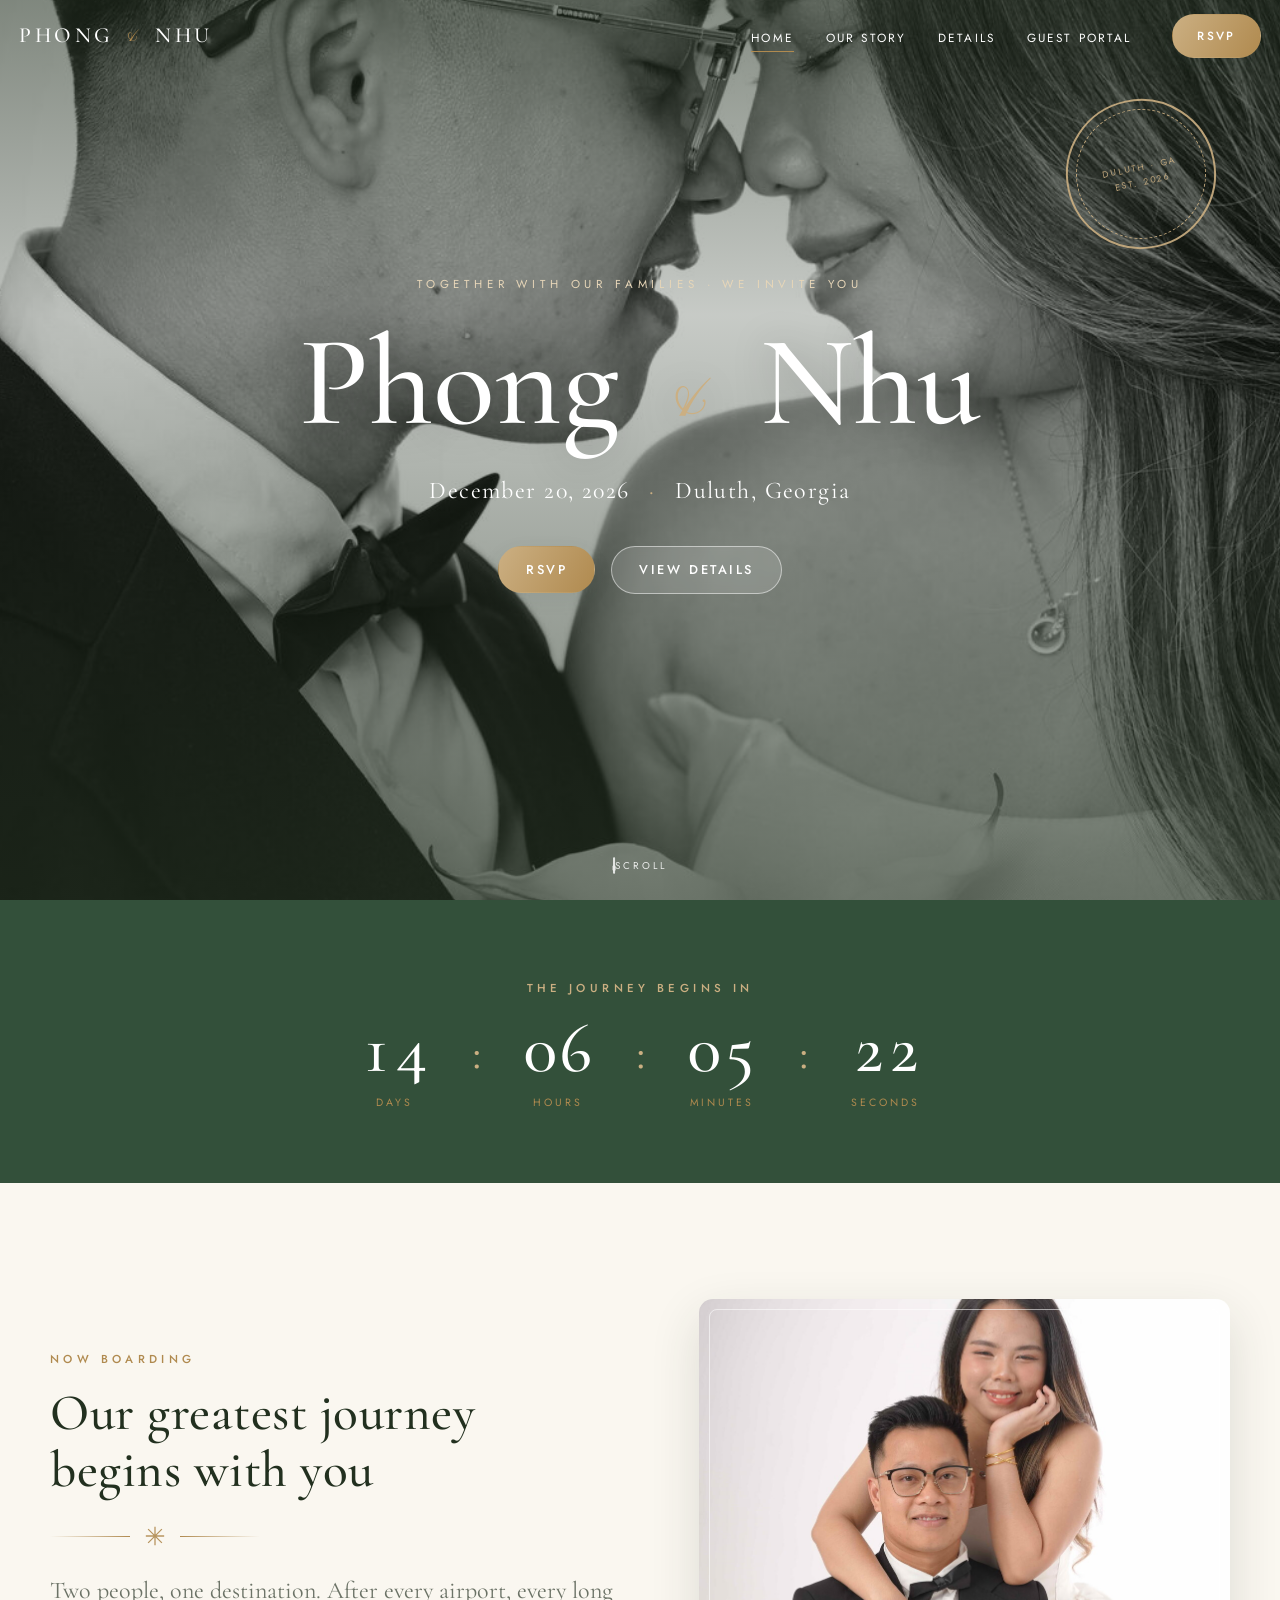
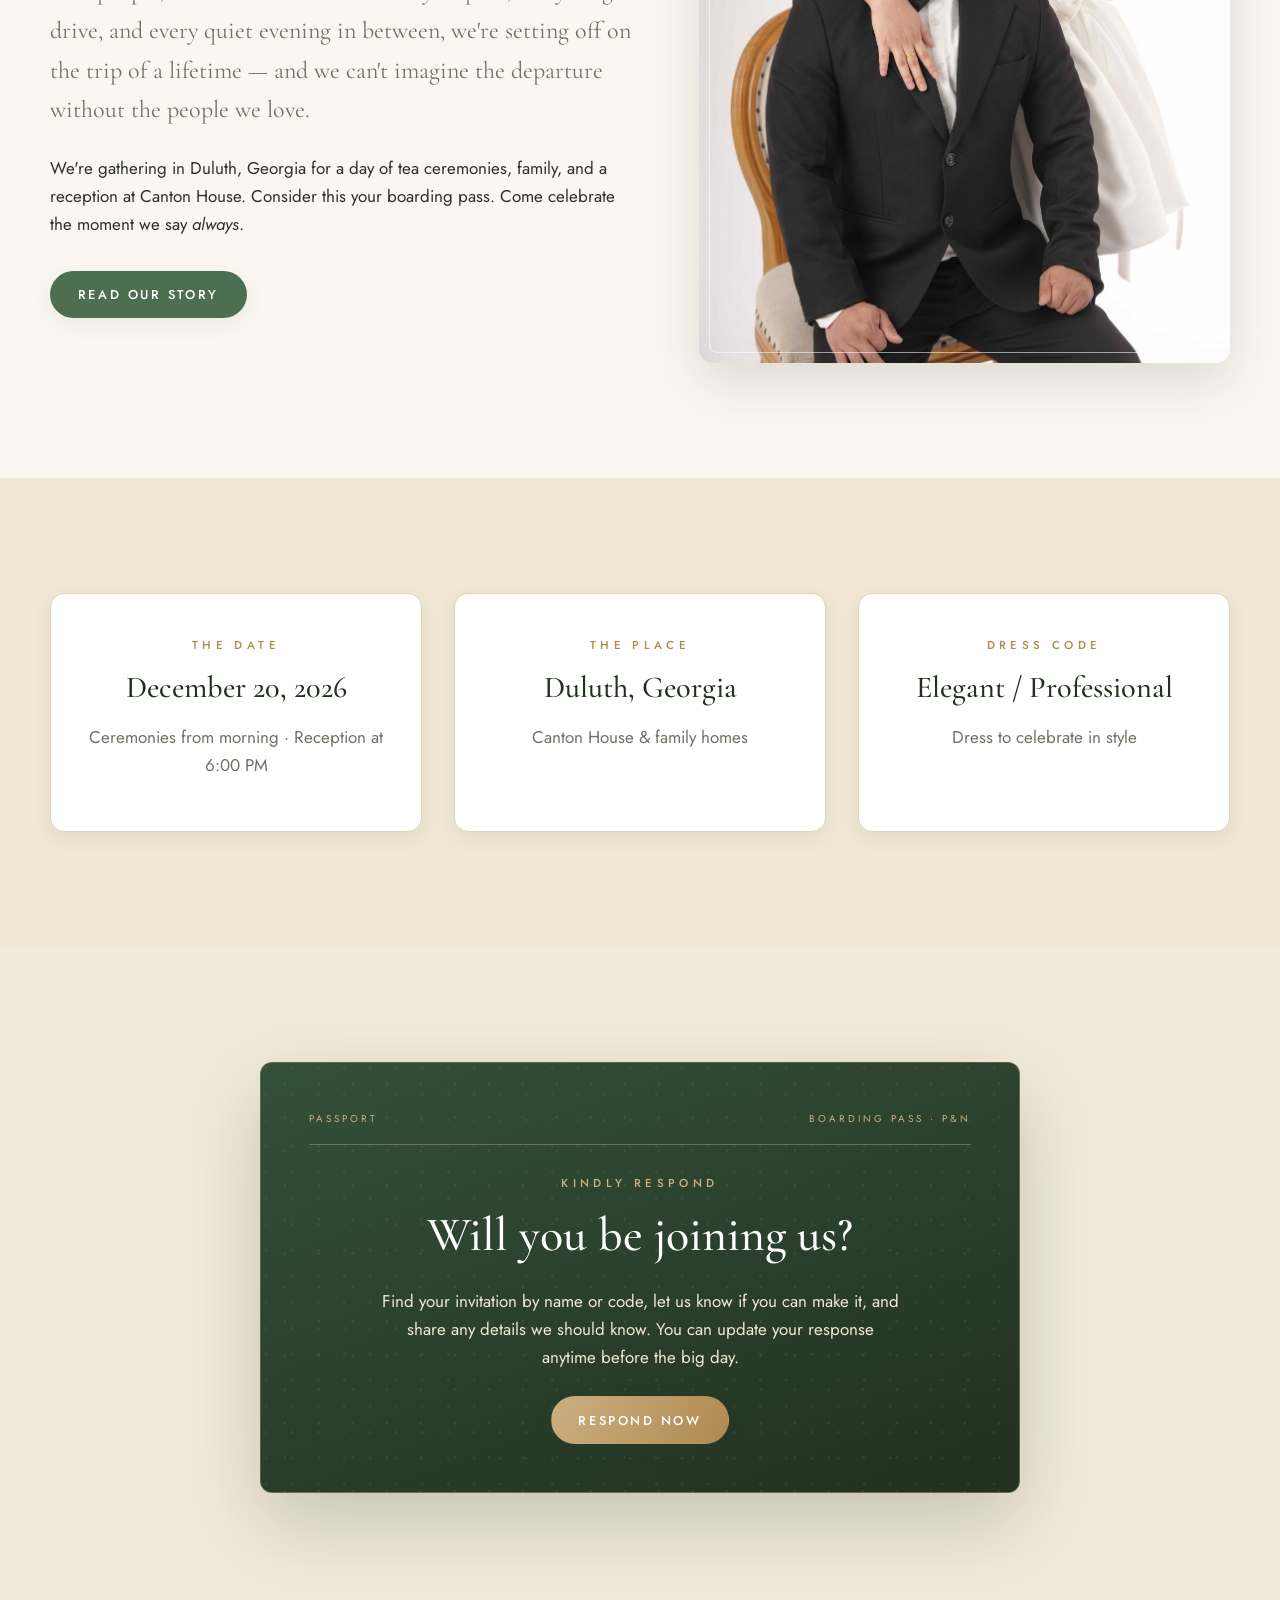
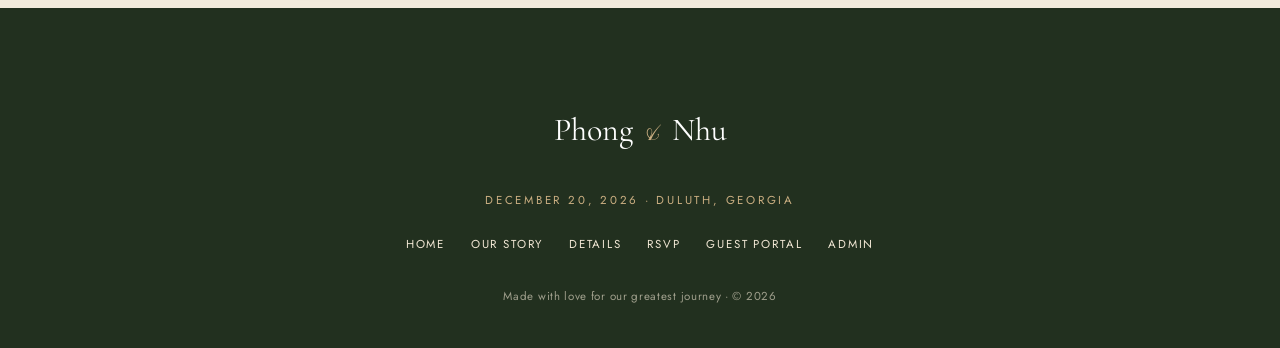
==== index.html @ 58057df8 "Add files via upload" ====
<!DOCTYPE html>
<html lang="en">
<head>
<meta charset="UTF-8">
<meta name="viewport" content="width=device-width, initial-scale=1.0">
<title>Phong &amp; Nhu — December 20, 2026</title>
<meta name="description" content="Phong & Nhu invite you to their wedding celebration in Duluth, Georgia on December 20, 2026. Our greatest journey begins.">
<link rel="icon" type="image/svg+xml" href="./assets/img/favicon.svg">
<meta property="og:title" content="Phong & Nhu — Wedding · December 20, 2026">
<meta property="og:description" content="Our greatest journey begins. Join us in Duluth, Georgia.">
<meta property="og:type" content="website">
<meta property="og:image" content="./assets/img/og-image.jpg">
<link rel="preconnect" href="https://fonts.googleapis.com">
<link rel="preconnect" href="https://fonts.gstatic.com" crossorigin>
<link href="https://fonts.googleapis.com/css2?family=Cormorant+Garamond:ital,wght@0,400;0,500;0,600;1,400;1,500&family=Playfair+Display:wght@400;500;600&family=Pinyon+Script&family=Jost:wght@300;400;500;600&display=swap" rel="stylesheet">
<link rel="stylesheet" href="./assets/css/styles.css">
</head>
<body>

<!-- ===== NAV ===== -->
<header class="nav">
  <div class="wrap">
    <a class="brand" href="./index.html"><b>Phong</b> <span class="amp">&amp;</span> <b>Nhu</b></a>
    <nav>
      <ul class="nav-links">
        <li><a href="./index.html" class="active">Home</a></li>
        <li><a href="./story.html">Our Story</a></li>
        <li><a href="./details.html">Details</a></li>
        <li><a href="./portal.html">Guest Portal</a></li>
        <li><a class="btn btn-gold nav-cta" href="./rsvp.html">RSVP</a></li>
      </ul>
    </nav>
    <button class="nav-toggle" aria-label="Menu"><span></span><span></span><span></span></button>
  </div>
</header>

<!-- ===== HERO ===== -->
<section class="hero" id="top">
  <div class="hero-media" id="heroMedia">
    <img class="on" src="./assets/img/couple-forehead.jpg" alt="Phong and Nhu">
    <img src="./assets/img/couple-joy.jpg" alt="Phong and Nhu laughing">
    <img src="./assets/img/couple-candid.jpg" alt="Phong and Nhu candid">
  </div>
  <div class="stamp-badge tr">Duluth · GA<br>Est. 2026</div>
  <div class="hero-inner wrap">
    <p class="kicker">Together with our families · We invite you</p>
    <h1 class="names">Phong <span class="amp">&amp;</span> Nhu</h1>
    <p class="meta">December 20, 2026 <span>·</span> Duluth, Georgia</p>
    <div class="hero-cta">
      <a class="btn btn-gold" href="./rsvp.html">RSVP</a>
      <a class="btn btn-ghost" href="./details.html">View Details</a>
    </div>
  </div>
  <a class="scrolldown" href="#welcome"><span class="mouse"></span>Scroll</a>
</section>

<!-- ===== COUNTDOWN ===== -->
<section class="bg-green" style="padding-block: clamp(3rem,6vw,4.5rem)">
  <div class="wrap center">
    <p class="eyebrow" style="color:var(--gold-soft)">The Journey Begins In</p>
    <div class="countdown" id="countdown" data-reveal>
      <div class="cd-unit"><div class="cd-num" id="cd-days">00</div><div class="cd-label">Days</div></div>
      <div class="cd-sep">:</div>
      <div class="cd-unit"><div class="cd-num" id="cd-hours">00</div><div class="cd-label">Hours</div></div>
      <div class="cd-sep">:</div>
      <div class="cd-unit"><div class="cd-num" id="cd-mins">00</div><div class="cd-label">Minutes</div></div>
      <div class="cd-sep">:</div>
      <div class="cd-unit"><div class="cd-num" id="cd-secs">00</div><div class="cd-label">Seconds</div></div>
    </div>
  </div>
</section>

<!-- ===== WELCOME ===== -->
<section class="bg-ivory" id="welcome">
  <div class="wrap">
    <div class="split">
      <div data-reveal>
        <p class="eyebrow">Now Boarding</p>
        <h2 class="section-title">Our greatest journey<br>begins with you</h2>
        <div class="divider" style="justify-content:flex-start">
          <svg viewBox="0 0 24 24" fill="none" stroke="currentColor" stroke-width="1.4"><path d="M2 12h20M12 2v20M4.5 4.5l15 15M19.5 4.5l-15 15"/></svg>
        </div>
        <p class="lede">Two people, one destination. After every airport, every long drive, and every quiet evening in between, we're setting off on the trip of a lifetime — and we can't imagine the departure without the people we love.</p>
        <p>We're gathering in Duluth, Georgia for a day of tea ceremonies, family, and a reception at Canton House. Consider this your boarding pass. Come celebrate the moment we say <em>always</em>.</p>
        <a class="btn btn-primary" href="./story.html" style="margin-top:1rem">Read Our Story</a>
      </div>
      <div class="split-media" data-reveal data-delay="1">
        <div class="framed"><img src="./assets/img/couple-seated.jpg" alt="Phong and Nhu"></div>
      </div>
    </div>
  </div>
</section>

<!-- ===== QUICK DETAILS STRIP ===== -->
<section class="bg-champ">
  <div class="wrap">
    <div class="grid grid-3">
      <div class="card center" data-reveal>
        <p class="eyebrow">The Date</p>
        <h3 style="font-family:var(--serif);font-size:1.9rem">December 20, 2026</h3>
        <p class="muted">Ceremonies from morning · Reception at 6:00 PM</p>
      </div>
      <div class="card center" data-reveal data-delay="1">
        <p class="eyebrow">The Place</p>
        <h3 style="font-family:var(--serif);font-size:1.9rem">Duluth, Georgia</h3>
        <p class="muted">Canton House &amp; family homes</p>
      </div>
      <div class="card center" data-reveal data-delay="2">
        <p class="eyebrow">Dress Code</p>
        <h3 style="font-family:var(--serif);font-size:1.9rem">Elegant / Professional</h3>
        <p class="muted">Dress to celebrate in style</p>
      </div>
    </div>
  </div>
</section>

<!-- ===== RSVP CTA ===== -->
<section class="bg-ivory-2">
  <div class="narrow center">
    <div class="passport" data-reveal>
      <div class="pp-head">
        <small>Passport</small><small>Boarding Pass · P&amp;N</small>
      </div>
      <p class="eyebrow" style="color:var(--gold-soft)">Kindly Respond</p>
      <h2 style="color:#fff;font-family:var(--serif);font-size:clamp(2rem,5vw,3rem)">Will you be joining us?</h2>
      <p style="max-width:52ch;margin:1rem auto 1.6rem;color:var(--champagne-soft)">Find your invitation by name or code, let us know if you can make it, and share any details we should know. You can update your response anytime before the big day.</p>
      <a class="btn btn-gold" href="./rsvp.html">Respond Now</a>
    </div>
  </div>
</section>

<!-- ===== FOOTER ===== -->
<footer class="footer">
  <div class="wrap">
    <p class="f-names">Phong <span class="amp">&amp;</span> Nhu</p>
    <p class="f-date">December 20, 2026 · Duluth, Georgia</p>
    <nav>
      <a href="./index.html">Home</a>
      <a href="./story.html">Our Story</a>
      <a href="./details.html">Details</a>
      <a href="./rsvp.html">RSVP</a>
      <a href="./portal.html">Guest Portal</a>
      <a href="./admin.html">Admin</a>
    </nav>
    <small>Made with love for our greatest journey · &copy; <span id="year"></span></small>
  </div>
</footer>

<script src="./assets/js/config.js"></script>
<script src="./assets/js/main.js"></script>
<script>
  // Hero crossfade slideshow
  (function () {
    var imgs = document.querySelectorAll("#heroMedia img");
    if (imgs.length < 2) return;
    var i = 0;
    setInterval(function () {
      imgs[i].classList.remove("on");
      i = (i + 1) % imgs.length;
      imgs[i].classList.add("on");
    }, 5500);
  })();
</script>
</body>
</html>
---- assets/css/styles.css ----
/* ============================================================
   Phong & Nhu — Luxury Passport Wedding
   Design system: Pastel Green / Ivory / Champagne / Sage / Gold
   Mobile-first, responsive, no build step required.
   ============================================================ */

/* ---------- Tokens ---------- */
:root {
  /* Palette */
  --ivory:        #FAF7F0;
  --ivory-deep:   #F2EBDC;
  --champagne:    #E7D6B8;
  --champagne-soft:#F1E7D4;
  --sage:         #A6BFA0;
  --sage-deep:    #708E6C;
  --green:        #4E6E52;   /* primary */
  --green-deep:   #33503A;
  --green-ink:    #22301F;
  --gold:         #B08A4F;
  --gold-soft:    #CBAF82;
  --gold-line:    #C9A96322;
  --ink:          #2B322A;
  --muted:        #6C7367;
  --line:         #DED3BE;
  --white:        #ffffff;

  /* Passport red-ink stamp accent (subtle) */
  --stamp:        #8C6A3F;

  /* Type */
  --serif:  "Cormorant Garamond", Georgia, "Times New Roman", serif;
  --serif-alt: "Playfair Display", Georgia, serif;
  --script: "Pinyon Script", "Segoe Script", cursive;
  --sans:   "Jost", "Montserrat", -apple-system, BlinkMacSystemFont, "Segoe UI", sans-serif;

  /* Metrics */
  --maxw: 1180px;
  --radius: 4px;
  --radius-lg: 14px;
  --shadow-sm: 0 6px 20px rgba(51,80,58,.08);
  --shadow-md: 0 18px 50px rgba(43,50,42,.14);
  --shadow-lg: 0 30px 80px rgba(43,50,42,.22);
  --ease: cubic-bezier(.22,.61,.36,1);
  --nav-h: 72px;
}

/* ---------- Reset ---------- */
*, *::before, *::after { box-sizing: border-box; }
html { -webkit-text-size-adjust: 100%; scroll-behavior: smooth; }
@media (prefers-reduced-motion: reduce){ html{ scroll-behavior:auto; } }
body {
  margin: 0;
  font-family: var(--sans);
  color: var(--ink);
  background: var(--ivory);
  line-height: 1.65;
  font-size: 17px;
  -webkit-font-smoothing: antialiased;
  overflow-x: hidden;
}
img { max-width: 100%; display: block; }
a { color: var(--green); text-decoration: none; transition: color .25s var(--ease); }
a:hover { color: var(--gold); }
button { font-family: inherit; cursor: pointer; }
h1,h2,h3,h4 { margin: 0 0 .5em; font-weight: 500; line-height: 1.12; color: var(--green-ink); }

/* ---------- Typography scale ---------- */
.eyebrow {
  font-family: var(--sans);
  font-size: .72rem;
  letter-spacing: .38em;
  text-transform: uppercase;
  color: var(--gold);
  font-weight: 500;
  margin: 0 0 1rem;
  display: inline-block;
}
.script { font-family: var(--script); color: var(--green); line-height: 1; }
.display {
  font-family: var(--serif);
  font-weight: 500;
  letter-spacing: .01em;
  font-size: clamp(2.6rem, 7vw, 5.2rem);
}
.section-title {
  font-family: var(--serif);
  font-size: clamp(2rem, 5vw, 3.2rem);
  letter-spacing: .01em;
  color: var(--green-ink);
}
.lede { font-family: var(--serif); font-size: clamp(1.15rem,2.4vw,1.5rem); color: var(--muted); font-weight: 400; }
.muted { color: var(--muted); }
.center { text-align: center; }

/* ---------- Layout ---------- */
.wrap { width: min(100% - 2.4rem, var(--maxw)); margin-inline: auto; }
.narrow { width: min(100% - 2.4rem, 760px); margin-inline: auto; }
section { padding: clamp(4rem, 9vw, 7.5rem) 0; position: relative; }
.bg-ivory   { background: var(--ivory); }
.bg-ivory-2 { background: var(--ivory-deep); }
.bg-champ   { background: var(--champagne-soft); }
.bg-green   { background: var(--green-deep); color: var(--champagne-soft); }
.bg-green h1,.bg-green h2,.bg-green h3 { color: #fff; }

/* decorative divider */
.divider { display:flex; align-items:center; justify-content:center; gap:14px; margin: 1.2rem 0; color: var(--gold); }
.divider::before, .divider::after { content:""; height:1px; width:min(80px,18vw); background: linear-gradient(90deg, transparent, var(--gold)); }
.divider::after { background: linear-gradient(90deg, var(--gold), transparent); }
.divider svg { width: 22px; height: 22px; opacity:.9; }

/* ---------- Buttons ---------- */
.btn {
  display: inline-flex; align-items: center; gap: .6em;
  padding: .95em 2.1em;
  font-family: var(--sans);
  font-size: .8rem; letter-spacing: .2em; text-transform: uppercase; font-weight: 500;
  border-radius: 40px; border: 1px solid transparent;
  transition: transform .3s var(--ease), box-shadow .3s var(--ease), background .3s var(--ease), color .3s var(--ease);
  cursor: pointer; white-space: nowrap;
}
.btn:hover { transform: translateY(-2px); }
.btn-primary { background: var(--green); color: #fff; box-shadow: var(--shadow-sm); }
.btn-primary:hover { background: var(--green-deep); color:#fff; box-shadow: var(--shadow-md); }
.btn-gold { background: linear-gradient(120deg, var(--gold-soft), var(--gold)); color:#fff; box-shadow: var(--shadow-sm); }
.btn-gold:hover { color:#fff; box-shadow: var(--shadow-md); }
.btn-outline { background: transparent; border-color: var(--green); color: var(--green); }
.btn-outline:hover { background: var(--green); color:#fff; }
.btn-ghost { background: rgba(255,255,255,.14); color:#fff; border-color: rgba(255,255,255,.5); backdrop-filter: blur(4px); }
.btn-ghost:hover { background:#fff; color: var(--green-deep); }
.btn-block { width:100%; justify-content:center; }
.btn:disabled { opacity:.5; cursor:not-allowed; transform:none; }

/* ============================================================
   NAV
   ============================================================ */
.nav {
  position: fixed; inset: 0 0 auto 0; height: var(--nav-h); z-index: 100;
  display: flex; align-items: center;
  transition: background .4s var(--ease), box-shadow .4s var(--ease), height .4s var(--ease);
}
.nav.scrolled { background: rgba(250,247,240,.92); backdrop-filter: blur(10px); box-shadow: 0 1px 0 var(--line); }
.nav .wrap { display: flex; align-items: center; justify-content: space-between; width: min(100% - 2.4rem, 1300px); }
.brand { display:flex; align-items:center; gap:.6rem; font-family: var(--serif); font-size:1.35rem; letter-spacing:.16em; color: var(--green-ink); text-transform: uppercase; }
.brand b { font-weight:500; }
.brand .amp { font-family: var(--script); text-transform:none; font-size:1.5rem; color: var(--gold); }
.nav:not(.scrolled) .brand, .nav:not(.scrolled) .nav-links a, .nav:not(.scrolled) .nav-toggle span { color:#fff; }
.nav:not(.scrolled).light .brand, .nav:not(.scrolled).light .nav-links a { color: var(--green-ink); }
.nav-links { display:flex; align-items:center; gap: 2rem; list-style:none; margin:0; padding:0; }
.nav-links a { font-family: var(--sans); font-size:.74rem; letter-spacing:.18em; text-transform:uppercase; color: var(--green-ink); position:relative; }
.nav-links a::after { content:""; position:absolute; left:0; bottom:-6px; height:1px; width:0; background: var(--gold); transition:width .3s var(--ease); }
.nav-links a:hover::after, .nav-links a.active::after { width:100%; }
.nav-links a.active { color: var(--gold); }
.nav-cta { margin-left:.5rem; }
.nav-toggle { display:none; background:none; border:0; width:34px; height:26px; position:relative; }
.nav-toggle span { position:absolute; left:0; height:2px; width:100%; background: var(--green-ink); transition: .3s var(--ease); }
.nav-toggle span:nth-child(1){ top:2px; } .nav-toggle span:nth-child(2){ top:12px; } .nav-toggle span:nth-child(3){ top:22px; }
body.menu-open .nav-toggle span:nth-child(1){ top:12px; transform:rotate(45deg); }
body.menu-open .nav-toggle span:nth-child(2){ opacity:0; }
body.menu-open .nav-toggle span:nth-child(3){ top:12px; transform:rotate(-45deg); }

@media (max-width: 900px){
  .nav-toggle{ display:block; z-index:120; }
  .nav-links{
    position:fixed; inset:0; flex-direction:column; justify-content:center; gap:2rem;
    background: var(--green-deep); transform: translateX(100%); transition: transform .45s var(--ease);
  }
  .nav-links a{ color:#fff !important; font-size:1rem; }
  body.menu-open .nav-links{ transform: translateX(0); }
  body.menu-open{ overflow:hidden; }
}

/* ============================================================
   HERO
   ============================================================ */
.hero { min-height: 100svh; display:flex; align-items:center; position:relative; color:#fff; overflow:hidden; padding-top: var(--nav-h); }
.hero-media { position:absolute; inset:0; z-index:0; }
.hero-media img { width:100%; height:100%; object-fit:cover; opacity:0; transition: opacity 1.6s var(--ease); position:absolute; inset:0; transform: scale(1.06); animation: kenburns 18s ease-in-out infinite alternate; }
.hero-media img.on { opacity:1; }
@keyframes kenburns { from{ transform:scale(1.05) } to{ transform:scale(1.14) } }
.hero::after { content:""; position:absolute; inset:0; z-index:1; background:
   linear-gradient(180deg, rgba(34,48,31,.55) 0%, rgba(34,48,31,.25) 35%, rgba(34,48,31,.65) 100%); }
.hero-inner { position:relative; z-index:2; width:100%; text-align:center; }
.hero .kicker { font-family:var(--sans); letter-spacing:.42em; text-transform:uppercase; font-size:.72rem; color: var(--champagne); }
.hero .names { font-family: var(--serif); font-weight:500; font-size: clamp(3.2rem, 11vw, 8rem); line-height:.98; margin:.2em 0; color:#fff; text-shadow: 0 4px 40px rgba(0,0,0,.25); }
.hero .names .amp { font-family:var(--script); color: var(--gold-soft); font-size:.62em; display:inline-block; vertical-align:middle; margin:0 .12em; }
.hero .meta { font-family: var(--serif); font-size: clamp(1.05rem,2.6vw,1.5rem); letter-spacing:.06em; color:#fff; }
.hero .meta span { color: var(--gold-soft); margin:0 .5em; }
.hero-cta { margin-top: 2.2rem; display:flex; gap:1rem; justify-content:center; flex-wrap:wrap; }
.scrolldown { position:absolute; bottom:26px; left:50%; transform:translateX(-50%); z-index:2; color:#fff; font-size:.62rem; letter-spacing:.3em; text-transform:uppercase; text-align:center; opacity:.85; }
.scrolldown .mouse { width:22px; height:36px; border:1.5px solid #fff; border-radius:14px; margin:0 auto 8px; position:relative; }
.scrolldown .mouse::after{ content:""; position:absolute; left:50%; top:7px; width:3px; height:6px; border-radius:2px; background:#fff; transform:translateX(-50%); animation: scrolldot 1.6s var(--ease) infinite; }
@keyframes scrolldot { 0%{opacity:0;transform:translate(-50%,0)} 40%{opacity:1} 80%{opacity:0;transform:translate(-50%,10px)} }

/* passport stamp badge on hero */
.stamp-badge{
  position:absolute; z-index:2; width: clamp(96px,14vw,150px); aspect-ratio:1; border-radius:50%;
  border:2px solid var(--gold-soft); color: var(--gold-soft);
  display:grid; place-items:center; text-align:center; transform: rotate(-12deg);
  font-family:var(--sans); font-size:.56rem; letter-spacing:.22em; text-transform:uppercase; line-height:1.7;
  opacity:.9;
}
.stamp-badge::before{ content:""; position:absolute; inset:8px; border:1px dashed var(--gold-soft); border-radius:50%; }
.stamp-badge.tr{ top: calc(var(--nav-h) + 3vh); right: 5vw; }
@media (max-width:700px){ .stamp-badge{ display:none; } }

/* ============================================================
   COUNTDOWN
   ============================================================ */
.countdown { display:flex; justify-content:center; gap: clamp(.6rem,3vw,2.4rem); flex-wrap:wrap; }
.cd-unit { text-align:center; min-width: 78px; }
.cd-num {
  font-family: var(--serif); font-weight:500; font-size: clamp(2.4rem,7vw,4.4rem); line-height:1; color: var(--green-ink);
  font-variant-numeric: tabular-nums;
}
.bg-green .cd-num{ color:#fff; }
.cd-label { font-family:var(--sans); font-size:.66rem; letter-spacing:.28em; text-transform:uppercase; color: var(--gold); margin-top:.6rem; }
.cd-sep { font-family: var(--serif); font-size: clamp(1.6rem,5vw,3rem); color: var(--gold-soft); align-self:flex-start; }
@media (max-width:600px){ .cd-sep{ display:none; } .cd-unit{ min-width:60px; } }

/* ============================================================
   PASSPORT / BOARDING PASS COMPONENTS
   ============================================================ */
.passport {
  background: linear-gradient(160deg, var(--green-deep), var(--green-ink));
  color: var(--champagne-soft); border-radius: 12px; padding: clamp(1.6rem,4vw,3rem);
  box-shadow: var(--shadow-lg); position:relative; overflow:hidden;
  border: 1px solid rgba(203,175,130,.35);
}
.passport::before{ /* guilloche-ish texture */
  content:""; position:absolute; inset:0; opacity:.10; pointer-events:none;
  background-image: radial-gradient(circle at 20% 20%, var(--gold-soft) 0 1px, transparent 1.6px),
                    radial-gradient(circle at 70% 60%, var(--gold-soft) 0 1px, transparent 1.6px);
  background-size: 26px 26px, 34px 34px;
}
.passport .pp-head{ display:flex; align-items:center; justify-content:space-between; border-bottom:1px solid rgba(203,175,130,.4); padding-bottom:1rem; margin-bottom:1.4rem; }
.passport .pp-head small{ letter-spacing:.3em; text-transform:uppercase; font-size:.62rem; color: var(--gold-soft); }

/* boarding-pass detail card */
.boarding-pass{
  display:grid; grid-template-columns: 1fr auto; background: var(--white); border-radius: var(--radius-lg);
  box-shadow: var(--shadow-md); overflow:hidden; border:1px solid var(--line);
}
.bp-main{ padding: clamp(1.4rem,3vw,2.2rem); }
.bp-stub{
  background: var(--green-deep); color: var(--champagne-soft); padding: clamp(1.2rem,3vw,2rem) 1.4rem;
  display:flex; flex-direction:column; justify-content:center; gap:.4rem; text-align:center; position:relative; min-width:150px;
}
.bp-stub::before{ content:""; position:absolute; left:-9px; top:0; bottom:0; width:18px;
  background: radial-gradient(circle at left, transparent 0 8px, var(--green-deep) 8px);
  background-size: 18px 22px; background-repeat: repeat-y; filter: drop-shadow(-2px 0 0 var(--line)); }
.bp-stub .bp-code{ font-family: var(--serif); font-size:1.6rem; letter-spacing:.1em; color:#fff; }
.bp-row{ display:flex; flex-wrap:wrap; gap:1.4rem 2.4rem; }
.bp-field label{ display:block; font-size:.58rem; letter-spacing:.24em; text-transform:uppercase; color: var(--gold); margin-bottom:.2rem; }
.bp-field .v{ font-family: var(--serif); font-size:1.15rem; color: var(--green-ink); }
@media (max-width:560px){ .boarding-pass{ grid-template-columns:1fr; } .bp-stub::before{ display:none; } }

/* ============================================================
   CARDS / GRID
   ============================================================ */
.grid { display:grid; gap: clamp(1rem,2.5vw,2rem); }
.grid-2 { grid-template-columns: repeat(2,1fr); }
.grid-3 { grid-template-columns: repeat(3,1fr); }
@media (max-width:820px){ .grid-3{ grid-template-columns:1fr; } .grid-2{ grid-template-columns:1fr; } }

.card { background:#fff; border:1px solid var(--line); border-radius: var(--radius-lg); padding: clamp(1.4rem,3vw,2.2rem); box-shadow: var(--shadow-sm); }
.card.pad-lg{ padding: clamp(1.8rem,4vw,3rem); }

/* welcome split */
.split { display:grid; grid-template-columns: 1.1fr 1fr; gap: clamp(2rem,5vw,5rem); align-items:center; }
.split.reverse .split-media{ order:2; }
@media (max-width:860px){ .split{ grid-template-columns:1fr; } .split.reverse .split-media{ order:0; } }
.split-media { position:relative; }
.framed { border-radius: var(--radius-lg); overflow:hidden; box-shadow: var(--shadow-md); position:relative; }
.framed::after{ content:""; position:absolute; inset:10px; border:1px solid rgba(255,255,255,.55); border-radius:8px; pointer-events:none; }
.framed img{ width:100%; height:100%; object-fit:cover; aspect-ratio: 4/5; }

/* ============================================================
   TIMELINE (story + details)
   ============================================================ */
.timeline { position:relative; margin-top: 3rem; }
.timeline::before{ content:""; position:absolute; left: 22px; top:0; bottom:0; width:2px;
  background: linear-gradient(var(--gold-soft), var(--sage), var(--gold-soft)); }
.tl-item{ position:relative; padding: 0 0 2.6rem 62px; }
.tl-item:last-child{ padding-bottom:0; }
.tl-dot{ position:absolute; left:12px; top:2px; width:22px; height:22px; border-radius:50%; background:#fff; border:2px solid var(--gold);
  display:grid; place-items:center; box-shadow: var(--shadow-sm); }
.tl-dot::after{ content:""; width:8px; height:8px; border-radius:50%; background: var(--green); }
.tl-time{ font-family:var(--sans); font-size:.7rem; letter-spacing:.22em; text-transform:uppercase; color: var(--gold); font-weight:600; }
.tl-title{ font-family: var(--serif); font-size: clamp(1.4rem,3vw,1.9rem); color: var(--green-ink); margin:.1em 0 .1em; }
.tl-item p{ margin:.3rem 0; color: var(--muted); }
.tl-place{ font-family: var(--serif); color: var(--green); font-size:1.05rem; }

/* centered alternating story timeline on desktop */
@media (min-width: 861px){
  .timeline.alt::before{ left:50%; transform:translateX(-1px); }
  .timeline.alt .tl-item{ width:50%; padding: 0 0 3rem 0; }
  .timeline.alt .tl-item .tl-inner{ padding: 0 3rem; }
  .timeline.alt .tl-item:nth-child(odd){ left:0; text-align:right; }
  .timeline.alt .tl-item:nth-child(even){ left:50%; }
  .timeline.alt .tl-dot{ left:auto; }
  .timeline.alt .tl-item:nth-child(odd) .tl-dot{ right:-11px; left:auto; }
  .timeline.alt .tl-item:nth-child(even) .tl-dot{ left:-11px; }
}

/* details day-of ticket list */
.schedule { display:flex; flex-direction:column; gap: 1.2rem; }
.event {
  display:grid; grid-template-columns: 130px 1fr; gap: 1.6rem; align-items:stretch;
  background:#fff; border:1px solid var(--line); border-left: 4px solid var(--gold);
  border-radius: var(--radius-lg); padding: 1.4rem 1.6rem; box-shadow: var(--shadow-sm);
  transition: transform .3s var(--ease), box-shadow .3s var(--ease);
}
.event:hover{ transform: translateY(-3px); box-shadow: var(--shadow-md); }
.event .when{ font-family: var(--serif); color: var(--green); font-size:1.05rem; border-right:1px dashed var(--line); padding-right:1rem; }
.event .when .num{ display:block; font-size:1.5rem; color: var(--green-ink); }
.event h3{ margin:.1em 0 .2em; font-family: var(--serif); font-size:1.5rem; }
.event .addr{ color: var(--muted); font-size:.95rem; }
.event .maplink{ font-size:.72rem; letter-spacing:.16em; text-transform:uppercase; display:inline-flex; gap:.4em; align-items:center; margin-top:.5rem; }
@media (max-width:600px){ .event{ grid-template-columns:1fr; } .event .when{ border-right:0; border-bottom:1px dashed var(--line); padding:0 0 .6rem; } }

/* ============================================================
   GALLERY
   ============================================================ */
.gallery{ columns: 3; column-gap: 14px; }
@media (max-width:860px){ .gallery{ columns:2; } }
@media (max-width:520px){ .gallery{ columns:1; } }
.gallery figure{ margin:0 0 14px; break-inside: avoid; border-radius: var(--radius-lg); overflow:hidden; box-shadow: var(--shadow-sm); position:relative; cursor:pointer; }
.gallery img{ width:100%; transition: transform .6s var(--ease); }
.gallery figure:hover img{ transform: scale(1.05); }
.gallery figure::after{ content:""; position:absolute; inset:0; background: linear-gradient(0deg, rgba(34,48,31,.35), transparent 40%); opacity:0; transition:opacity .3s; }
.gallery figure:hover::after{ opacity:1; }

/* lightbox */
.lightbox{ position:fixed; inset:0; z-index:200; background: rgba(20,28,18,.92); display:none; align-items:center; justify-content:center; padding:4vw; }
.lightbox.open{ display:flex; }
.lightbox img{ max-width:92vw; max-height:88vh; border-radius:8px; box-shadow: var(--shadow-lg); }
.lightbox .lb-close{ position:absolute; top:20px; right:26px; background:none; border:0; color:#fff; font-size:2rem; line-height:1; }
.lightbox .lb-nav{ position:absolute; top:50%; transform:translateY(-50%); background:rgba(255,255,255,.12); border:1px solid rgba(255,255,255,.4); color:#fff; width:46px; height:46px; border-radius:50%; font-size:1.4rem; }
.lightbox .lb-prev{ left:18px; } .lightbox .lb-next{ right:18px; }

/* ============================================================
   FORMS (RSVP / Admin / Portal)
   ============================================================ */
.field { margin-bottom: 1.25rem; }
.field label { display:block; font-size:.68rem; letter-spacing:.2em; text-transform:uppercase; color: var(--green); font-weight:600; margin-bottom:.5rem; }
.field .hint{ font-size:.8rem; color: var(--muted); text-transform:none; letter-spacing:0; font-weight:400; margin-top:.35rem; }
.input, .select, .textarea {
  width:100%; padding:.85em 1em; font-family: var(--sans); font-size:1rem; color: var(--ink);
  background:#fff; border:1px solid var(--line); border-radius: var(--radius); transition: border .25s, box-shadow .25s;
}
.input:focus, .select:focus, .textarea:focus { outline:none; border-color: var(--sage-deep); box-shadow: 0 0 0 3px rgba(112,142,108,.18); }
.textarea{ min-height:120px; resize:vertical; }
.row-2 { display:grid; grid-template-columns:1fr 1fr; gap:1rem; }
@media (max-width:560px){ .row-2{ grid-template-columns:1fr; } }
.stepper{ display:inline-flex; align-items:center; border:1px solid var(--line); border-radius:40px; overflow:hidden; background:#fff; }
.stepper button{ width:44px; height:44px; border:0; background:transparent; font-size:1.3rem; color: var(--green); }
.stepper button:hover{ background: var(--ivory-deep); }
.stepper input{ width:56px; text-align:center; border:0; font-family: var(--serif); font-size:1.3rem; color: var(--green-ink); }
.stepper input:focus{ outline:none; }

/* choice cards accept/decline */
.choice-grid{ display:grid; grid-template-columns:1fr 1fr; gap:1rem; margin-bottom:1.5rem; }
@media (max-width:480px){ .choice-grid{ grid-template-columns:1fr; } }
.choice{ position:relative; border:1.5px solid var(--line); border-radius: var(--radius-lg); padding:1.4rem; text-align:center; background:#fff; cursor:pointer; transition:.25s var(--ease); }
.choice:hover{ border-color: var(--sage); }
.choice input{ position:absolute; opacity:0; }
.choice .c-icon{ font-size:1.6rem; margin-bottom:.4rem; }
.choice .c-title{ font-family: var(--serif); font-size:1.3rem; color: var(--green-ink); }
.choice.sel-accept:has(input:checked){ border-color: var(--green); background: #F0F5EE; box-shadow: var(--shadow-sm); }
.choice.sel-decline:has(input:checked){ border-color: var(--stamp); background: #F6F0E8; box-shadow: var(--shadow-sm); }

/* alerts / toasts */
.alert{ padding:1rem 1.2rem; border-radius: var(--radius); font-size:.95rem; margin-bottom:1.2rem; border:1px solid; }
.alert-ok{ background:#EEF5EC; border-color:#BcD3B6; color: var(--green-deep); }
.alert-err{ background:#F8ECE7; border-color:#E3C4B4; color:#8a4b2e; }
.alert-info{ background: var(--champagne-soft); border-color: var(--champagne); color: var(--stamp); }
.hidden{ display:none !important; }

.spinner{ width:20px; height:20px; border:2px solid rgba(255,255,255,.4); border-top-color:#fff; border-radius:50%; animation: spin .7s linear infinite; display:inline-block; }
.spinner.dark{ border-color: rgba(78,110,82,.25); border-top-color: var(--green); }
@keyframes spin{ to{ transform:rotate(360deg); } }

/* search results list */
.result{ display:flex; align-items:center; justify-content:space-between; gap:1rem; padding:1rem 1.2rem; border:1px solid var(--line); border-radius: var(--radius); background:#fff; margin-bottom:.7rem; transition:.2s; }
.result:hover{ border-color: var(--sage); box-shadow: var(--shadow-sm); }
.result .r-name{ font-family: var(--serif); font-size:1.2rem; color: var(--green-ink); }
.result .r-sub{ font-size:.8rem; color: var(--muted); }

/* ============================================================
   PORTAL feature cards
   ============================================================ */
.feature{ text-align:center; }
.feature .f-ic{ width:56px; height:56px; margin:0 auto 1rem; border-radius:50%; background: var(--ivory-deep); display:grid; place-items:center; color: var(--green); border:1px solid var(--line); }
.feature h3{ font-family: var(--serif); font-size:1.5rem; }
.faq-item{ border-bottom:1px solid var(--line); }
.faq-q{ width:100%; text-align:left; background:none; border:0; padding:1.3rem 2rem 1.3rem 0; font-family: var(--serif); font-size:1.25rem; color: var(--green-ink); position:relative; }
.faq-q::after{ content:"+"; position:absolute; right:0; top:50%; transform:translateY(-50%); font-size:1.5rem; color: var(--gold); transition:transform .3s; }
.faq-item.open .faq-q::after{ content:"–"; }
.faq-a{ max-height:0; overflow:hidden; transition:max-height .4s var(--ease); color: var(--muted); }
.faq-item.open .faq-a{ max-height:420px; }
.faq-a p{ padding:0 0 1.4rem; margin:0; }

/* ============================================================
   ADMIN
   ============================================================ */
.stat-grid{ display:grid; grid-template-columns: repeat(4,1fr); gap:1rem; margin-bottom:2rem; }
@media (max-width:820px){ .stat-grid{ grid-template-columns: repeat(2,1fr); } }
.stat{ background:#fff; border:1px solid var(--line); border-radius: var(--radius-lg); padding:1.4rem; box-shadow: var(--shadow-sm); border-top:3px solid var(--gold); }
.stat .s-num{ font-family: var(--serif); font-size:2.4rem; color: var(--green-ink); line-height:1; }
.stat .s-label{ font-size:.66rem; letter-spacing:.2em; text-transform:uppercase; color: var(--muted); margin-top:.4rem; }
.toolbar{ display:flex; gap:.8rem; flex-wrap:wrap; align-items:center; margin-bottom:1.2rem; }
.toolbar .input, .toolbar .select{ width:auto; }
.table-wrap{ overflow-x:auto; border:1px solid var(--line); border-radius: var(--radius-lg); background:#fff; }
table.data{ width:100%; border-collapse:collapse; font-size:.92rem; min-width:820px; }
table.data th, table.data td{ padding:.85rem 1rem; text-align:left; border-bottom:1px solid var(--line); white-space:nowrap; }
table.data th{ font-size:.64rem; letter-spacing:.16em; text-transform:uppercase; color: var(--muted); background: var(--ivory-deep); position:sticky; top:0; cursor:pointer; }
table.data td.wrap{ white-space:normal; min-width:200px; }
table.data tr:hover td{ background: var(--ivory); }
.badge{ display:inline-block; padding:.2em .8em; border-radius:20px; font-size:.66rem; letter-spacing:.1em; text-transform:uppercase; font-weight:600; }
.badge.accepted{ background:#E7F0E3; color: var(--green-deep); }
.badge.declined{ background:#F5E7DF; color:#8a4b2e; }
.badge.pending{ background: var(--champagne-soft); color: var(--stamp); }

/* login gate */
.gate{ min-height:100svh; display:grid; place-items:center; padding: 2rem; }
.gate .card{ width:min(100%,420px); }

/* ============================================================
   FOOTER
   ============================================================ */
.footer{ background: var(--green-ink); color: var(--champagne-soft); padding: 4rem 0 2.5rem; text-align:center; }
.footer .f-names{ font-family: var(--serif); font-size:2rem; color:#fff; }
.footer .f-names .amp{ font-family: var(--script); color: var(--gold-soft); }
.footer .f-date{ letter-spacing:.24em; text-transform:uppercase; font-size:.72rem; color: var(--gold-soft); margin:.6rem 0 1.6rem; }
.footer nav{ display:flex; gap:1.6rem; justify-content:center; flex-wrap:wrap; margin-bottom:1.6rem; }
.footer nav a{ color: var(--champagne-soft); font-size:.72rem; letter-spacing:.16em; text-transform:uppercase; }
.footer nav a:hover{ color:#fff; }
.footer small{ color: rgba(241,231,212,.6); font-size:.72rem; letter-spacing:.06em; }

/* ============================================================
   SCROLL REVEAL
   ============================================================ */
[data-reveal]{ opacity:0; transform: translateY(28px); transition: opacity .9s var(--ease), transform .9s var(--ease); }
[data-reveal].in{ opacity:1; transform:none; }
[data-reveal][data-delay="1"]{ transition-delay:.12s; }
[data-reveal][data-delay="2"]{ transition-delay:.24s; }
[data-reveal][data-delay="3"]{ transition-delay:.36s; }
@media (prefers-reduced-motion: reduce){ [data-reveal]{ opacity:1 !important; transform:none !important; } .hero-media img{ animation:none; } }

/* page hero (interior pages) */
.page-hero{ min-height: 54vh; display:flex; align-items:flex-end; position:relative; color:#fff; padding: calc(var(--nav-h) + 3rem) 0 3rem; overflow:hidden; }
.page-hero img{ position:absolute; inset:0; width:100%; height:100%; object-fit:cover; z-index:0; }
.page-hero::after{ content:""; position:absolute; inset:0; z-index:1; background: linear-gradient(180deg, rgba(34,48,31,.4), rgba(34,48,31,.72)); }
.page-hero .wrap{ position:relative; z-index:2; }
.page-hero h1{ color:#fff; font-family: var(--serif); font-size: clamp(2.4rem,6vw,4.2rem); }
.page-hero .eyebrow{ color: var(--gold-soft); }
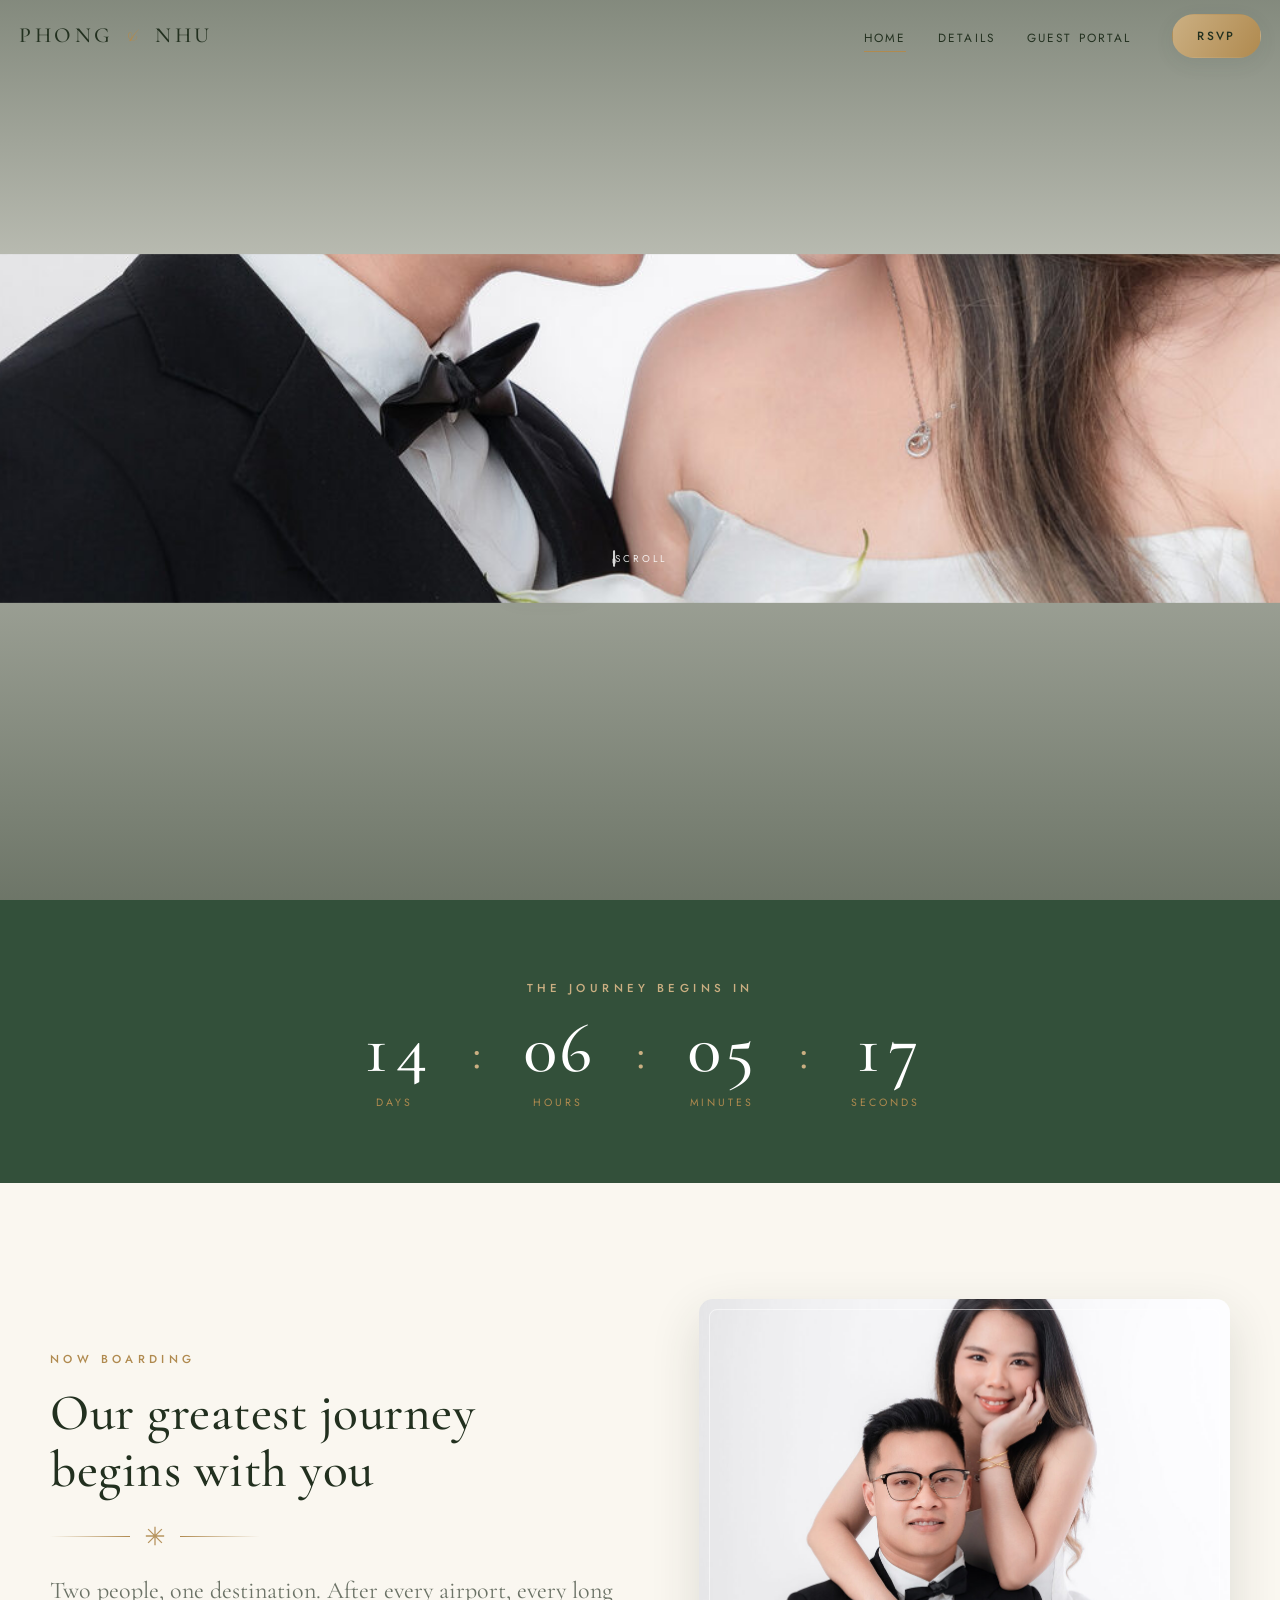
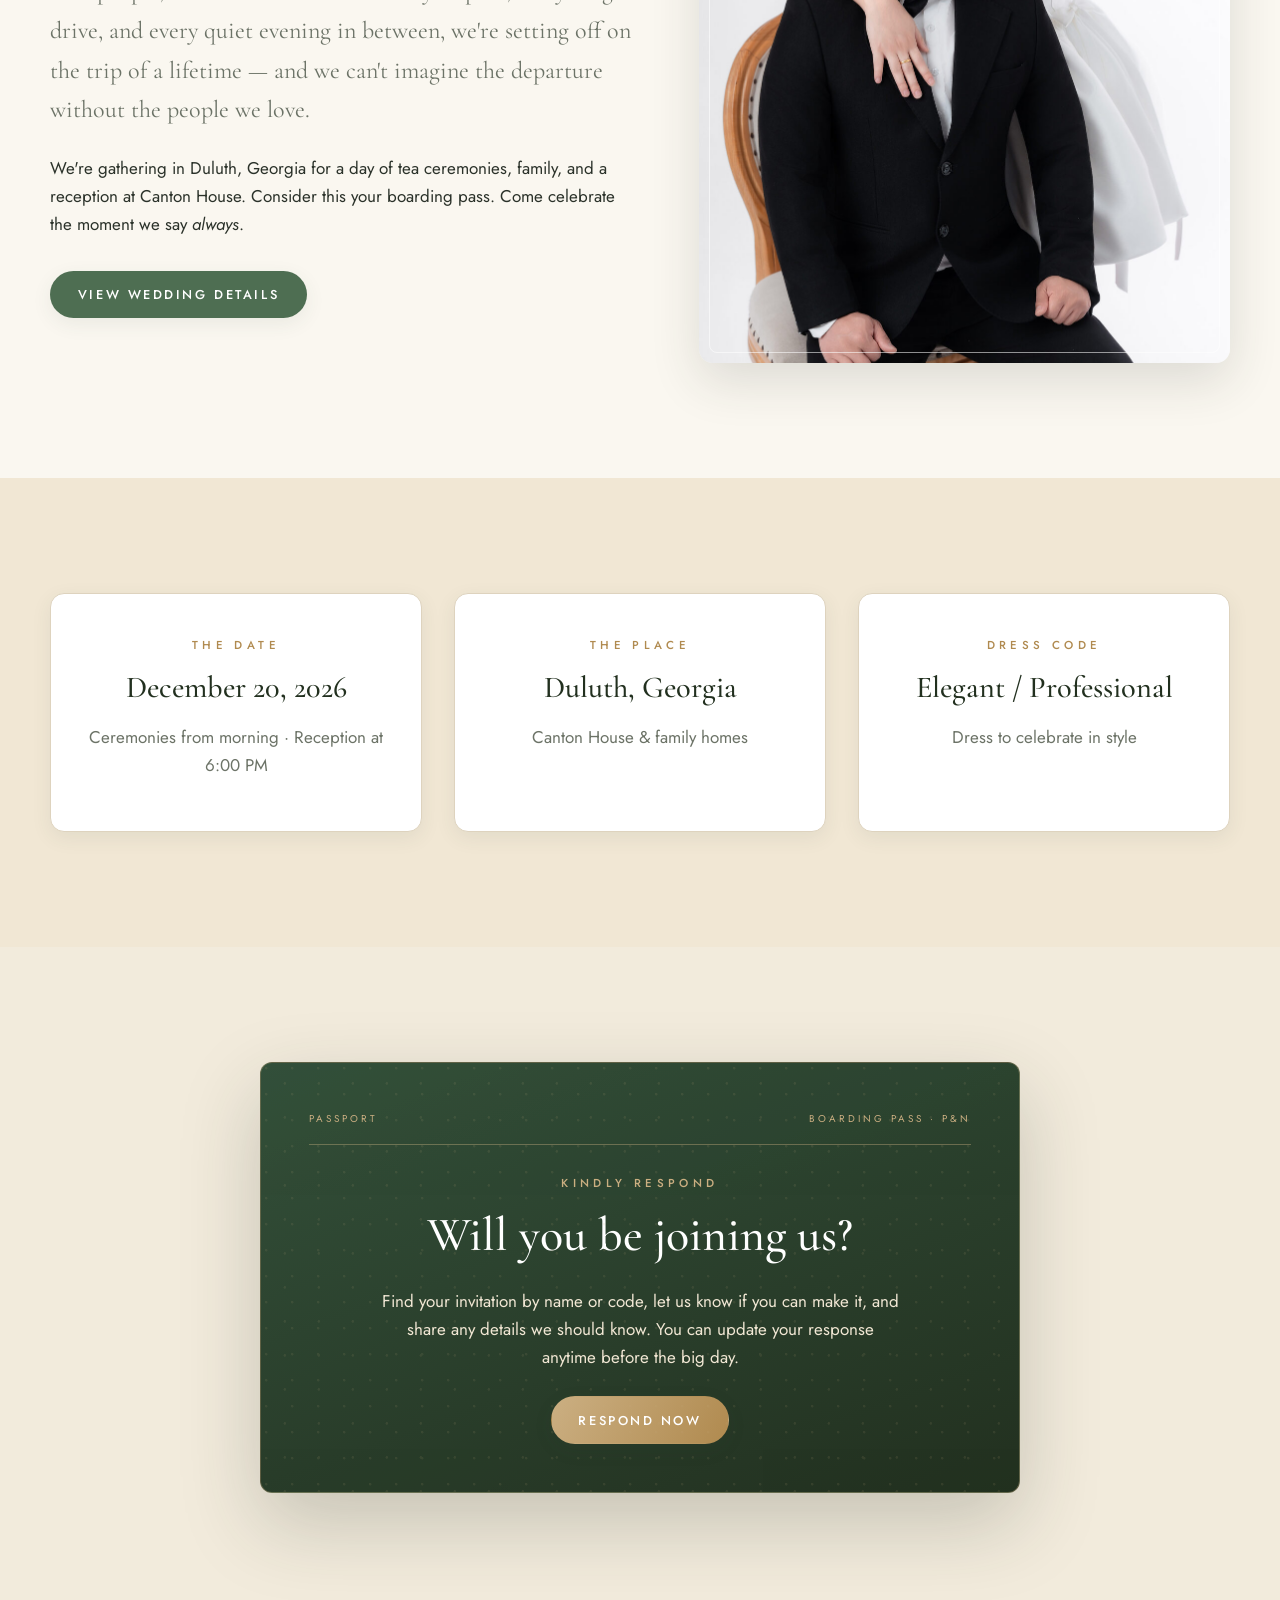
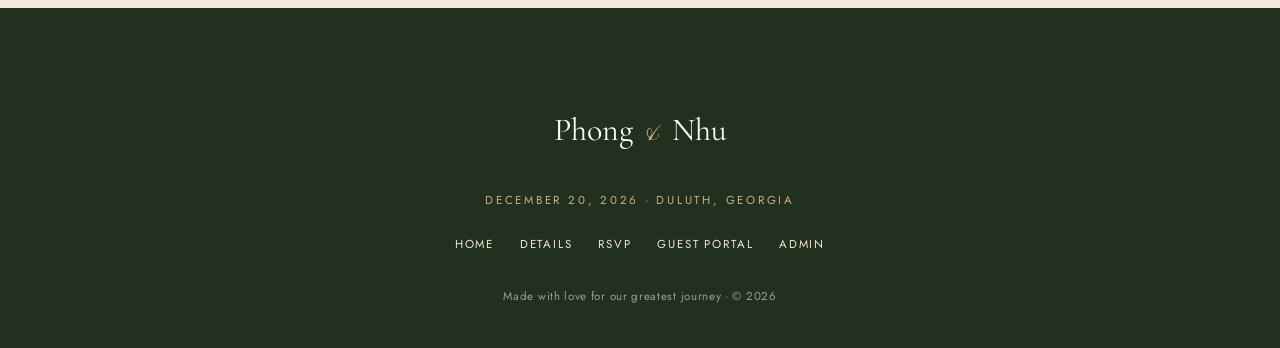
==== commit 05b6d80e: "Add files via upload" ====
--- a/index.html
+++ b/index.html
@@ -18,13 +18,12 @@
 <body>
 
 <!-- ===== NAV ===== -->
-<header class="nav">
+<header class="nav light">
   <div class="wrap">
     <a class="brand" href="./index.html"><b>Phong</b> <span class="amp">&amp;</span> <b>Nhu</b></a>
     <nav>
       <ul class="nav-links">
         <li><a href="./index.html" class="active">Home</a></li>
-        <li><a href="./story.html">Our Story</a></li>
         <li><a href="./details.html">Details</a></li>
         <li><a href="./portal.html">Guest Portal</a></li>
         <li><a class="btn btn-gold nav-cta" href="./rsvp.html">RSVP</a></li>
@@ -36,22 +35,21 @@
 
 <!-- ===== HERO ===== -->
 <section class="hero" id="top">
-  <div class="hero-media" id="heroMedia">
-    <img class="on" src="./assets/img/couple-forehead.jpg" alt="Phong and Nhu">
-    <img src="./assets/img/couple-joy.jpg" alt="Phong and Nhu laughing">
-    <img src="./assets/img/couple-candid.jpg" alt="Phong and Nhu candid">
-  </div>
-  <div class="stamp-badge tr">Duluth · GA<br>Est. 2026</div>
   <div class="hero-inner wrap">
     <p class="kicker">Together with our families · We invite you</p>
     <h1 class="names">Phong <span class="amp">&amp;</span> Nhu</h1>
     <p class="meta">December 20, 2026 <span>·</span> Duluth, Georgia</p>
     <div class="hero-cta">
       <a class="btn btn-gold" href="./rsvp.html">RSVP</a>
-      <a class="btn btn-ghost" href="./details.html">View Details</a>
+      <a class="btn btn-outline" href="./details.html">View Details</a>
     </div>
+    <div class="hero-media" id="heroMedia">
+      <img class="on" src="./assets/img/couple-forehead.jpg" alt="Phong and Nhu">
+      <img src="./assets/img/couple-joy.jpg" alt="Phong and Nhu laughing">
+      <img src="./assets/img/couple-candid.jpg" alt="Phong and Nhu candid">
+    </div>
+    <a class="scrolldown" href="#welcome"><span class="mouse"></span>Scroll</a>
   </div>
-  <a class="scrolldown" href="#welcome"><span class="mouse"></span>Scroll</a>
 </section>
 
 <!-- ===== COUNTDOWN ===== -->
@@ -82,7 +80,7 @@
         </div>
         <p class="lede">Two people, one destination. After every airport, every long drive, and every quiet evening in between, we're setting off on the trip of a lifetime — and we can't imagine the departure without the people we love.</p>
         <p>We're gathering in Duluth, Georgia for a day of tea ceremonies, family, and a reception at Canton House. Consider this your boarding pass. Come celebrate the moment we say <em>always</em>.</p>
-        <a class="btn btn-primary" href="./story.html" style="margin-top:1rem">Read Our Story</a>
+        <a class="btn btn-primary" href="./details.html" style="margin-top:1rem">View Wedding Details</a>
       </div>
       <div class="split-media" data-reveal data-delay="1">
         <div class="framed"><img src="./assets/img/couple-seated.jpg" alt="Phong and Nhu"></div>
@@ -136,7 +134,6 @@
     <p class="f-date">December 20, 2026 · Duluth, Georgia</p>
     <nav>
       <a href="./index.html">Home</a>
-      <a href="./story.html">Our Story</a>
       <a href="./details.html">Details</a>
       <a href="./rsvp.html">RSVP</a>
       <a href="./portal.html">Guest Portal</a>
